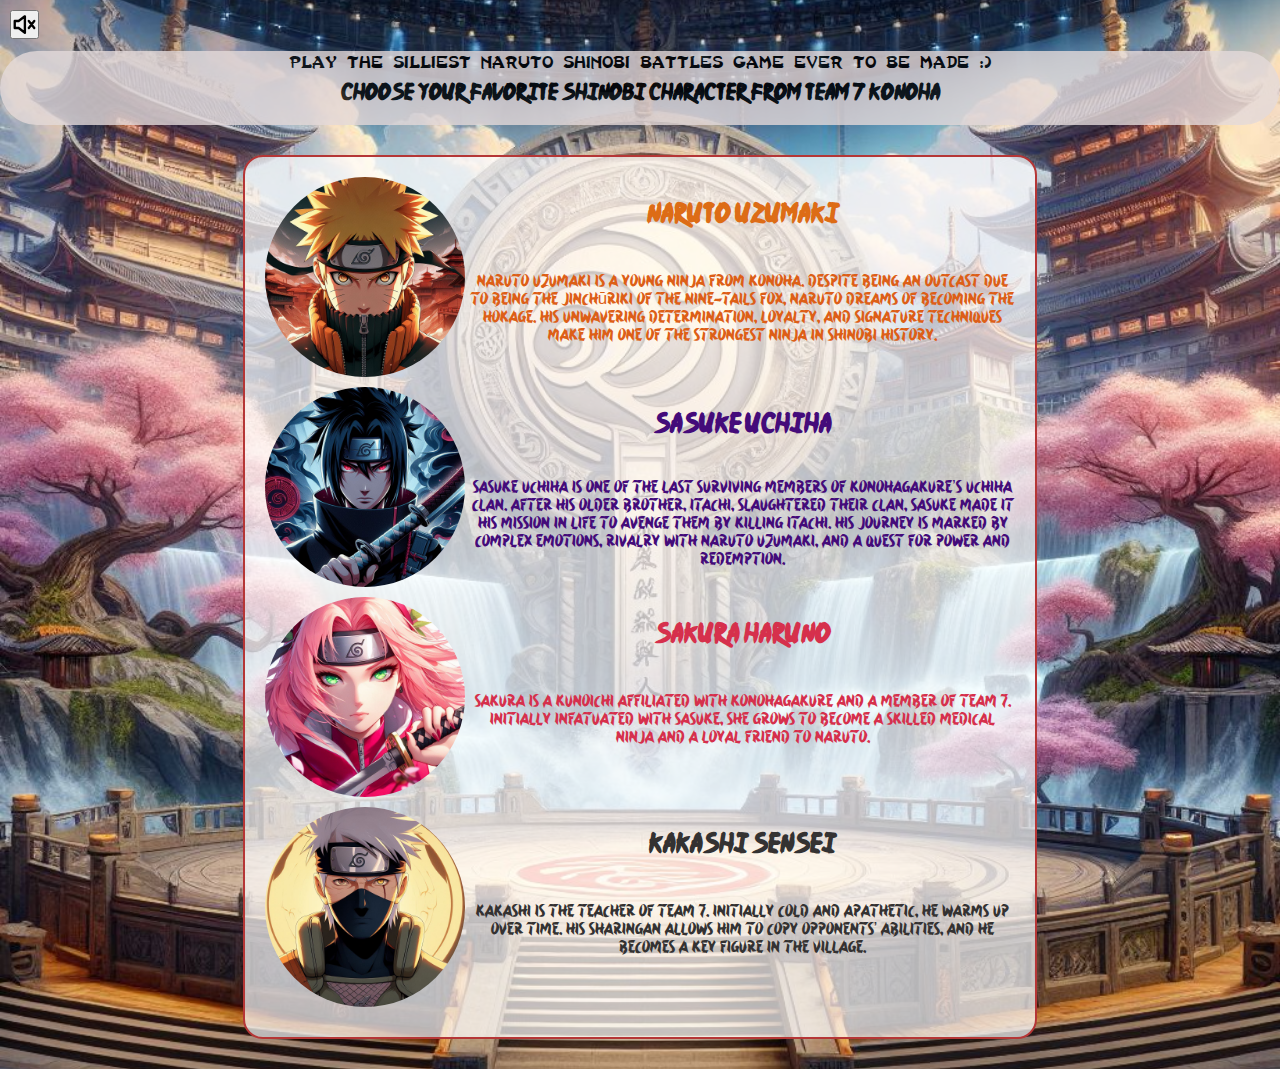
==== index.html @ 2c0550d9 "first commit" ====
<!DOCTYPE html>
<html lang="en">
	<head>
		<meta charset="UTF-8" />
		<meta name="viewport" content="width=device-width, initial-scale=1.0" />
		<title>Naruto Shinobi Battles</title>
		<link rel="icon" href="Images/fav icon naruto clan logo-192x192.png" />

		<link rel="stylesheet" href="styles.css" />

		<script src="Javascript Folder/features/music.js"></script>
		<script src="Javascript Folder/main_logic/player.js"></script>
		<script src="Javascript Folder/main_logic/enemy.js"></script>
		<script src="Javascript Folder/main_logic/gameManager.js"></script>
		<script src="Javascript Folder/features/levelUpSystem.js"></script>
		<script src="Javascript Folder/main_logic/characterMoves.js"></script>
		<script src="Javascript Folder/features/entityBars.js"></script>
		<script src="Javascript Folder/features/inventory.js"></script>
		<script src="Javascript Folder/features/abilities.js"></script>
	</head>

	<body>
		<div class="audio">
			<audio id="background-music" autoplay loop>
				<source src="Naruto Shippuden Unreleased OST - Konoha Peace.mp3" type="audio/mpeg" />
				Your browser does not support the audio element.
			</audio>

			<button id="play-pause-button">
				<!-- Sound On Icon SVG -->
				<svg xmlns="http://www.w3.org/2000/svg" width="1em" height="1em" viewBox="0 0 16 16">
					<path fill="none" stroke="currentColor" stroke-linecap="round" stroke-linejoin="round" stroke-width="1.5" d="M1.75 5.75v4.5h2.5l4 3V2.75l-4 3zm9 .5s1 .5 1 1.75s-1 1.75-1 1.75m1-6.5c2 1 3 2.5 3 4.75s-1 3.75-3 4.75" />
				</svg>
				<!-- Sound Off Icon SVG -->
				<svg xmlns="http://www.w3.org/2000/svg" width="1em" height="1em" viewBox="0 0 16 16">
					<path fill="none" stroke="currentColor" stroke-linecap="round" stroke-linejoin="round" stroke-width="1.5" d="M1.75 5.75v4.5h2.5l4 3V2.75l-4 3zm12.5 0l-3.5 4.5m0-4.5l3.5 4.5" />
				</svg>
			</button>
		</div>

		<div class="header">
			<p>Play the silliest Naruto Shinobi Battles game ever to be made :)</p>
			<br />
			<h2>Choose Your Favorite Shinobi Character from Team 7 Konoha</h2>
			<br />
		</div>

		<div class="interface">
			<a id="naruto" data-character="Naruto Uzumaki" class="character naruto">
				<img src="Images/Characters/Naruto Uzumaki.jpg" alt="Naruto Uzumaki" />
				<div>
					<h3 class="character-name">Naruto Uzumaki</h3>
					<p class="character-description">Naruto Uzumaki is a young ninja from Konoha. Despite being an outcast due to being the jinchūriki of the Nine-Tails fox, Naruto dreams of becoming the Hokage. His unwavering determination, loyalty, and signature techniques make him one of the strongest ninja in shinobi history.</p>
				</div>
			</a>

			<a id="sasuke" data-character="Sasuke Uchiha" class="character-sasuke">
				<img src="Images/Characters/Sasuke Uchiha.jpg" alt="Sasuke Uchiha" />
				<div class="sasuke">
					<h3>Sasuke Uchiha</h3>
					<br />
					<p>Sasuke Uchiha is one of the last surviving members of Konohagakure’s Uchiha clan. After his older brother, Itachi, slaughtered their clan, Sasuke made it his mission in life to avenge them by killing Itachi. His journey is marked by complex emotions, rivalry with Naruto Uzumaki, and a quest for power and redemption.</p>
				</div>
			</a>

			<a id="sakura" data-character="Sakura Haruno" class="character sakura">
				<img src="Images/Characters/Sakura Haruno.jpg" alt="Sakura Haruno" />
				<div class="sakura">
					<h3 class="character-name">Sakura Haruno</h3>
					<p class="character-description">Sakura is a kunoichi affiliated with Konohagakure and a member of Team 7. Initially infatuated with Sasuke, she grows to become a skilled medical ninja and a loyal friend to Naruto.</p>
				</div>
			</a>

			<a id="kakashi" data-character="Kakashi Sensei" class="character kakashi">
				<img src="Images/Characters/Kakashi Sensei.jpg" alt="Kakashi Sensei" class="character kakashi" />
				<div class="kakashi">
					<h3 class="character-name">Kakashi Sensei</h3>
					<p class="character-description">Kakashi is the teacher of Team 7. Initially cold and apathetic, he warms up over time. His Sharingan allows him to copy opponents’ abilities, and he becomes a key figure in the village.</p>
				</div>
			</a>
		</div>

		<div id="inventory" class="inventory-dialog"></div>

		<div class="actions">
			<button id="toggleInventoryButton" onclick="toggleInventory()">Inventory</button>
		</div>

		<div id="abilities" class="abilities-dialog"></div>

		<div class="actions">
			<button id="toggleAbilitiesButton" onclick="toggleAbility()">Abilities</button>
		</div>

		<div class="arena"></div>

		<div class="enemy"></div>

		<div class="aboutpage">
			<a href="aboutme.html" target="_blank">About Me :)</a>
		</div>
		<script>
			function selectCharacter(character) {
				localStorage.setItem('selectedPlayerClassType', character);
				window.location.href = 'villages.html'; 
			}
			document.getElementById('naruto').addEventListener('click', function() {
				selectCharacter('Naruto Uzumaki');
			});
			document.getElementById('sasuke').addEventListener('click', function() {
				selectCharacter('Sasuke Uchiha');
			});
			document.getElementById('sakura').addEventListener('click', function() {
				selectCharacter('Sakura Haruno');
			});
			document.getElementById('kakashi').addEventListener('click', function() {
				selectCharacter('Kakashi Sensei');
			});
		</script>
	</body>
</html>
---- styles.css ----
* {
    margin: 0px;
    padding: 0px;
}

@font-face {
    font-family: 'Last Ninja';
    src: url('lastninja.ttf') format('truetype');
}

@font-face {
    font-family: 'Ninja Naruto';
    src: url('njnaruto.ttf') format('truetype');
}

@font-face {
    font-family: 'Asian Ninja';
    src: url('AsianNinja.otf') format('truetype');
}

.header {
    margin-top: 10px; 
    padding: 5px 0; 
    display: flex;
    flex-direction: column;
    align-items: center;
    justify-content: center;
    background-color: rgb(228, 217, 217);
    opacity: 0.8;
    border-radius: 50px; 
    font-size: 0.8em; 
}

body {
    background-image: url('Images/background\ arena.jpg');
    background-size: cover;
    background-position: center;
}
  
.actions {
    width: 100%;
    text-align: center;
    visibility: visible;   
}
  
.audio {
    text-align: left;
}

.interface {
    width: 100%;
    border: 2px solid rgb(181, 54, 54);
    background-color: rgba(255, 255, 255, 0.7);
    border-radius: 20px;
    padding: 20px;
    margin: 30px auto;
    max-width: 750px;
    text-align: center;
    font-size: 14px;
    justify-content: center;
    cursor: pointer;
}

.character-name {
    margin-bottom: 20px;
}

.interface a {
    display: flex;
    flex-wrap: nowrap;
}
  
.interface img {
    width: 200px;
    height: auto;
    border-radius: 50%;
    margin-bottom: 10px;
}

.img-avatar {
    width: 200px !important;
    height: 200px !important;
}

.header p {
    font-family:'Last Ninja', sans-serif;
}

.header h2 {
    font-family: 'Ninja Naruto', sans-serif;
}

.interface a {
    display: flex;
    flex-wrap: nowrap;
    text-decoration: none;
}

.interface a > div {
    margin-left: 10px;
}

.interface h3 {
    font-family: 'Ninja Naruto', sans-serif;
    font-size: 23px;
    padding: 25px;
    margin-left: -5px;
}

.interface p {
    font-family: 'Asian Ninja', sans-serif;
    font-size: 17px;
    line-height: 18px;
    margin-bottom: 10px;
    margin-left: -5px;
}

.btn-prefight {
    display: inline-block; 
    border-radius: 5px;
    margin-right: 10px; 
}

.actions {
    display: flex;
    justify-content: center; 
    align-items: center; 
    gap: 10px; 
}

.actions a {
    padding: 10px 0px;
    text-align: center;
    font-size: 16px;
    font-family: 'Last Ninja', sans-serif;
    color: #000000;
}

/* Apply consistent styling to both buttons */
.actions a, #toggleInventoryButton, #toggleAbilitiesButton { 
    background-color: rgb(228, 217, 217);
    color: #000000;
    border: none;
    padding: 10px 20px; 
    cursor: pointer;
    transition: background-color 0.3s ease;
    font-size: 16px;
    opacity: 0.7;
    font-family: 'Last Ninja', sans-serif;
    border-radius: 5px;
    text-decoration: underline;
    margin-right: 10px;
}

.actions a:hover, #toggleInventoryButton:hover, #toggleAbilitiesButton:hover { 
    opacity: 1; 
}

#toggleInventoryButton, #toggleAbilitiesButton { 
    display: none; 
    margin-right: 10px; 
}

.close-inventory-button, .close-abilities-button {
    position: absolute;
    top: 0;
    right: 0;
    padding: 10px;
    cursor: pointer;
    font-size: 20px; 
    font-weight: bold;
}
  
.arena {
    width: 100%;
    background-color: #d8d1d1;
    opacity: 0.7;
    background-image: url('Images/Background.png');
    background-position: center;
    background-repeat: no-repeat;
    background-size: 40vh;
    visibility: hidden;
}

.naruto .character-name {
    color: rgb(221, 108, 22);
}

.naruto .character-description {
    color: rgb(221, 95, 23);
}

.sakura {
    color: rgb(214, 48, 76);
}

.sasuke {
    color: rgb(68, 11, 122);
}

.kakashi {
    color: rgb(52, 50, 50);
}

.enemy {
    font-family: 'Ninja Naruto', sans-serif;
    width: 100%;
    border: 2px solid rgb(181, 54, 54);
    background-color: rgba(255, 255, 255, 0.7);
    border-radius: 20px;
    padding: 20px;
    margin: 30px auto;
    max-width: 750px;
    text-align: center;
    font-size: 14px;
    display: none;
} 

.enemy img {
    width: 200px;
    height: auto;
    border-radius: 50%;
    margin-bottom: 10px;
}

.enemy h3 {
    font-family: 'Ninja Naruto', sans-serif;
    font-size: 23px;
    padding: 25px;
    margin-left: -20px;
}

.enemy p {
    font-family: 'Asian Ninja', sans-serif;
    font-size: 17px;
    line-height: 18px;
    margin-bottom: 10px;
    margin-left: -25px;
}

#play-pause-button svg {
    width: 25px; 
    height: 25px; 
    display: none; 
}

#play-pause-button svg:nth-child(1) {
    display: block; 
}

#play-pause-button svg:nth-child(2) {
    display: none; 
}

#play-pause-button { 
    margin-top: 10px; 
    margin-left: 10px; 
}

.inventory, .abilities {
    display: none;
    flex-wrap: wrap;
    flex-direction: row; 
    justify-content: flex-start;
    align-items: flex-start;
    gap: 10px;
    padding: 20px;
    background-color: #e8c9c9;
    border-radius: 20px;
    box-shadow: 0 4px 8px rgba(55, 51, 51, 0.1);
    width: 100%;
    max-width: 1000px;
    margin: 0 auto; 
}
  
.inventory-item, .ability-item {
    border: 2px solid #ddd;
    border-radius: 10px;
    overflow: hidden;
    margin: 10px;
    width: 130px;
    height: 170px;
    text-align: center;
    background-color: #6d6969;
    box-shadow: 0 2px 4px rgba(0, 0, 0, 0.05);
    transition: transform 0.2s;
    cursor: pointer;
    position: relative;
    display: inline-block;
}

  
.inventory-item:hover, .ability-item:hover {
    transform: scale(1.1);
    cursor: pointer;
}
  
.inventory-item img, .ability-item img {
    width: 100%;
    object-fit: cover;
    border-radius: 50%;
    border: 2px solid #333;
}
  
.inventory-item p, .ability-item p {
    margin: 5px 0;
    color: #fbf3f3;
    font-size: 13px;
    line-height: 1.4;
    font-family: 'Ninja Naruto', sans-serif;
}
  
.item-image, .ability-image {
    display: block;
    width: 100px;
    height: auto;
}
  
.quantity-badge {
    font-family: 'Last Ninja', sans-serif;
    position: absolute;
    top: 0;
    right: 0;
    background-color: rgb(220, 188, 188);
    color: rgb(0, 0, 0);
    padding: 2px 5px;
    border-radius: 10px; 
    font-size: 0.8em;
    box-shadow: 0 1px 3px rgba(0, 0, 0, 0.3); 
    display: flex;
    align-items: center;
    justify-content: center;
    min-width: 18px; 
    height: 18px;
}

.inventory-dialog, .abilities-dialog {
    position: fixed; 
    top: 50%; 
    left: auto; 
    right: 70px; 
    transform: translateY(-50%); 
    display: none; 
    background-color: #f7f4f4;
    border: 1px solid #a1a1a1;
    padding: 30px;
    z-index: 1000; 
    border-radius: 20px;
    max-width: 420px;
}

#selected-item-panel, #selected-ability-panel {
    display: none;
    position: absolute; 
    top: 50%; 
    left: auto; 
    right: 70px; 
    transform: translateY(-50%); 
    width: 300px; 
    padding: 10px;
    background-color: #dad0d0; 
    border: 1px solid #666363; 
    opacity: 0.9;
    box-shadow: 0 2px 5px rgba(0,0,0,0.2); 
    z-index: 1001;
    align-items: center;
    justify-content: center;
    font-family: 'Ninja Naruto', sans-serif;
    text-align: center; 
    border-radius: 60%;
}

#selected-item-panel img, #selected-ability-panel img {
    width: 50px;
    height: 50px;
}

#selected-item-panel h3, #selected-ability-panel h3 {
    text-align: center;
    margin-bottom: 10px; 
    font-size: 14px;
}
  
#selected-item-panel p, #selected-ability-panel p {
    text-align: center;
    margin-bottom: 20px; 
    font-size: 12px;
}

.category-header {
    font-family: 'Last Ninja', sans-serif;
    font-size: 15px;
    margin-top: 20px;
}

.character-container {
    display: flex;
    align-items: center;
    justify-content: space-around;
    position: relative;
}

#defeated-overlay {
    position: absolute;
    top: 0;
    left: 0;
    width: 100%;
    height: 100%;
    background:rgba(124, 118, 118, 0.5);
    background-size: contain;
    display: none;
}
  
.hidden {
    display: none;
}

.player-details, .enemy-details {
    margin-right: 20px; 
}

.heptagon-badge {
    position: absolute;
    left: -30px; 
    top: 50%;
    transform: translateY(-50%);
    width: 33px; 
    height: 33px; 
    background: #d8c6c6; 
    clip-path: polygon(50% 0%, 100% 25%, 100% 75%, 50% 100%, 0% 75%, 0% 25%);
    display: flex;
    align-items: center;
    justify-content: center;
    z-index: 1;
    box-shadow: 0 0 0 15px #000;
}

.icon-heart::before, .icon-yinyang::before {
    position: absolute;
    top: 50%;
    left: 50%;
    transform: translate(-50%, -50%);
    z-index: 2; 
}

.icon-heart::before {
    content: "\2764"; 
    font-size: 20px; 
}

.icon-yinyang::before {
    content: "\262F";
    font-size: 20px; 
}

.player-bars, .enemy-bars {
    display: flex; 
    flex-direction: column; 
    margin-left: 15px;
    justify-content: center;
}

.health-bar, .chakra-bar {
    width: 220px;
    height: 20px; 
    background-color: #ddd;
    border: 1px solid #333;
    position: relative;
    border-radius: 5px;
    margin-bottom: 20px;
    display: flex;
    align-items: center;
    justify-content: flex-start; 
    padding-left: 30px; 
}

.chakra-cost-overlay {
    position: absolute;
    top: 0;
    left: 100%; 
    height: 100%;
    width: 0;
    background-color: rgba(61, 148, 241, 0.5); 
    display: flex; 
    align-items: center;
    justify-content: center;
    font-size: 12px;
    color: black;
    z-index: 2;
    font-family: 'Ninja Naruto', sans-serif;
    transition: width 0.5s ease-in-out; 
}

.health-fill, .chakra-fill {
    position: absolute;
    top: 0;
    left: 0;
    height: 100%;
    transition: width 0.5s ease-in-out; 
    border-radius: 5px;
}

.health-value, .chakra-value {
    position: absolute;
    left: 50%;
    top: 50%;
    transform: translate(-50%, -50%); 
    font-size: 12px; 
    color: #000000; 
    font-family: 'Ninja Naruto', sans-serif;
    z-index: 2; 
}

.health-player, .chakra-player {
    display: none;
}

.health-enemy, .chakra-enemy {
    display: none;
}

.level-container {
    display: flex;
    flex-direction: row; 
    align-items: center; 
    justify-content: center; 
    padding: 10px;
    background: rgba(175, 155, 170, 0.5);
    border-radius: 10px;
    max-width: 220px; 
    margin-top: 10px;
}

.level-badge {
    position: relative;
    width: 35px; 
    height: 35px; 
    background: #d8c6c6; 
    clip-path: polygon(50% 0%, 100% 25%, 100% 75%, 50% 100%, 0% 75%, 0% 25%);
    display: flex;
    align-items: center;
    justify-content: center;
    z-index: 1;
    box-shadow: 0 0 0 50px #000; 
    font-family: 'Ninja Naruto', sans-serif;
}

.icon-star::before {
    content: "\2605"; 
    font-size: 23px; 
    position: absolute;
    top: 50%;
    left: 50%;
    transform: translate(-50%, -50%);
    z-index: 2; 
}

#exp-bar-container {
    width: 220px;
    height: 20px; 
    background-color: #ddd;
    border: 1px solid #333;
    border-radius: 5px;
    overflow: hidden; 
    margin-top: 10px;
    margin-bottom: 10px;
    position: relative;
    margin-left: -3px;
}
  
#exp-bar {
    width: 0%; 
    height: 100%;
    background-color: #f375ee;
    transition: width 0.5s ease-in-out;
    border-radius: 5px;
    text-align: center;
    line-height: 20px; 
    color: #080808; 
}

#level-display {
    position: absolute;
    left: 50%;
    top: 50%;
    transform: translate(-50%, -50%); 
    font-size: 12px; 
    color: #000000; 
    font-family: 'Ninja Naruto', sans-serif;
    z-index: 2; 
}

.avatar-container {
    position: relative;
}

#special-points-button {
    position: absolute;
    top: 0; 
    right: 0; 
    padding: 10px 10px;
    font-size: 1em;
    color: #fff;
    background-color: #4CAF50; 
    border: none;
    border-radius: 50%;
    cursor: pointer;
    outline: none;
    transition: background-color 0.3s, transform 0.3s;
    font-family: 'Ninja Naruto', sans-serif;
    box-shadow: 0 2px 5px rgba(0, 0, 0, 0.2);
    z-index: 10;
}

#special-points-button:hover {
    background-color: #45a049; 
}

#special-points-button:active {
    background-color: #369636; 
    transform: translateY(2px); 
}
  
.hidden {
    display: none; 
} 

.plus-button {
    margin-left: 10px; 
    cursor: pointer;
    background-color: #fff;
    border: 1px solid #000;
    padding: 5px;
    position: absolute;
    z-index: 10;
    transform: translateY(-50%);
}

.health-plus-button-container, .chakra-plus-button-container {
    position: absolute; 
    top: 50%;
    transform: translateY(-50%); 
    z-index: 10;
    display: flex;
    right: 7px;
}
   
.aboutpage a {
    color: white;
    font-size: 15px;
    display: none;
}

.villages a {
    color: white;
    font-size: 15px;
}

.village-page {
    text-align: center;
    width: 100%;
    border: 2px solid rgb(181, 54, 54);
    background-color: rgba(255, 255, 255, 0.7);
    border-radius: 20px;
    padding: 20px;
    margin: 30px auto;
    max-width: 750px;
}

.village-page h1 {
    text-align: center;
    font-size: 30px;
    font-family: 'Last Ninja', sans-serif;
}

.village {
    position: relative;
    display: inline-block;
    margin: 20px;
    cursor: pointer;
}

.village img {
    width: 280px;
    height: auto;
    border-radius: 50%;
    border: 2px solid #fff;
}

.village p {
    margin-top: 12px;
    font-family: 'Ninja Naruto', sans-serif;
    font-size: 17px;
}

.lock-icon {
    position: absolute;
    top: 45%; 
    left: 50%; 
    transform: translate(-50%, -60%);
    width: 280px; 
    height: 75%;
    background: url('Images/hugeicons--locked.png') no-repeat center center, rgba(65, 61, 61, 0.5); 
    background-size: contain; 
    border-radius: 50%;
    display: flex;
    justify-content: center;
}

.locked .lock-icon {
    display: flex; 
}

.unlocked .lock-icon {
    display: none; 
}

.lock-text {
    position: absolute;
    top: 55%; 
    left: 50%; 
    transform: translate(-50%, -50%);
    color: rgb(255, 255, 255); 
    opacity: 0.7; 
    font-size: 11px; 
    font-family: 'Last Ninja', sans-serif;
}
  
.unlocked .lock-text {
    display: none;
}

#goBackButton {
    background-color: rgb(228, 217, 217);
    color: #000000;
    border: none;
    padding: 10px 20px; 
    cursor: pointer;
    transition: background-color 0.3s ease;
    font-size: 16px;
    opacity: 0.7;
    font-family: 'Last Ninja', sans-serif;
    border-radius: 5px;
    text-decoration: underline; 
}

.background-konohagakure {
    background-image: url('Images/Villages/Konoha\ Hidden\ Leaf\ Village.jpg');
    background-size: cover;
    background-repeat: no-repeat;
}
  
.background-sunagakure {
    background-image: url('Images/Villages/Sunagakure\ Hidden\ Sand\ Village.jpg');
    background-size: cover;
    background-repeat: no-repeat;
}
  
.background-kirigakure {
    background-image: url('Images/Villages/Kirigakure\ Hidden\ Mist\ Village.jpg');
    background-size: cover;
    background-repeat: no-repeat;
}
  
.background-kumogakure {
    background-image: url('Images/Villages/Kumogakure\ Hidden\ Cloud\ Village.jpg');
    background-size: cover;
    background-repeat: no-repeat;
}
  
.background-iwagakure {
    background-image: url('Images/Villages/Iwagakure\ Hidden\ Stone\ Village.jpg');
    background-size: cover;
    background-repeat: no-repeat;
}
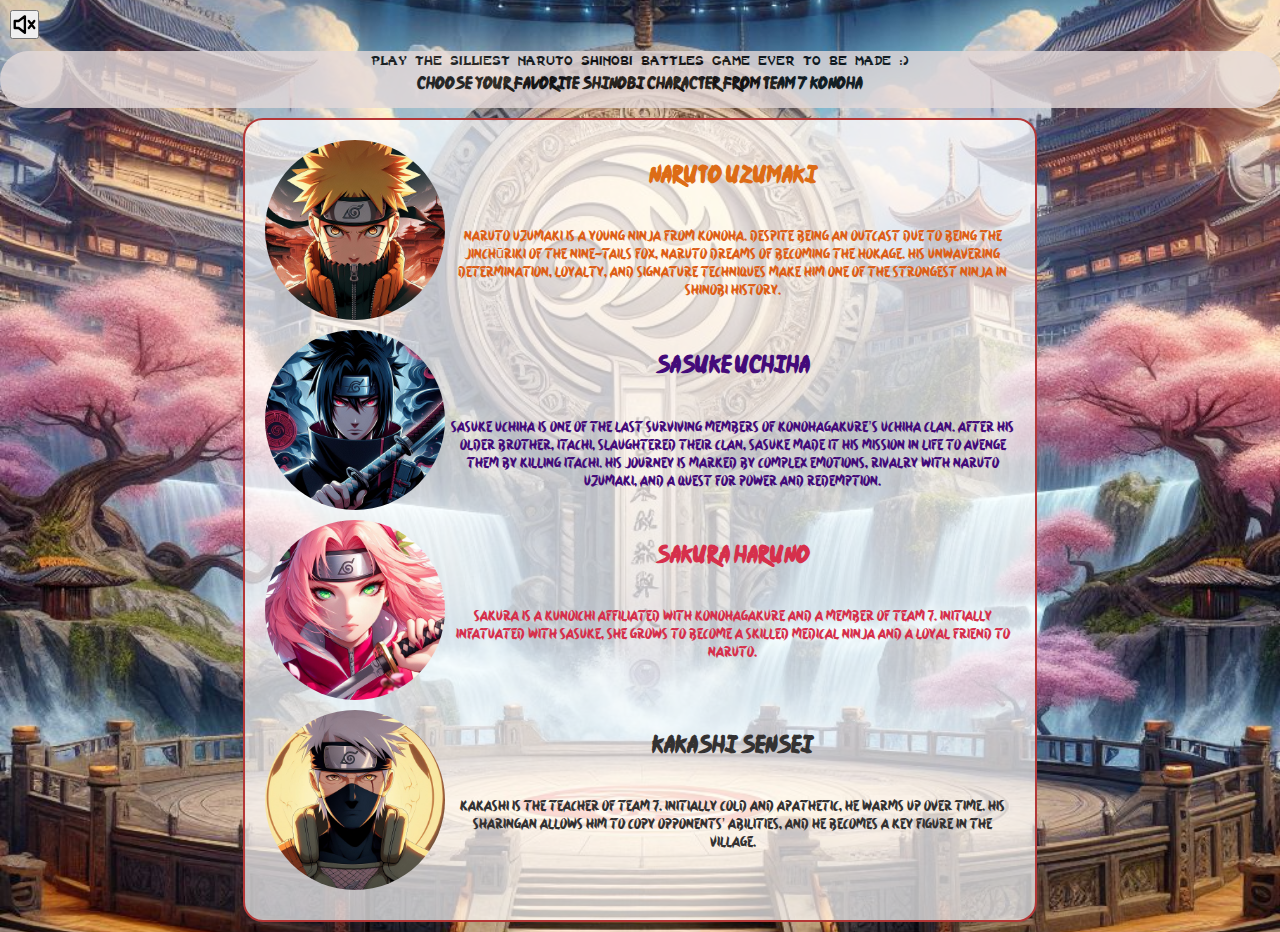
==== commit 288393d9: "fix: making the back-song persistent making sure that when user move to another page the back-song i" ====
--- a/index.html
+++ b/index.html
@@ -22,10 +22,10 @@
 	<body>
 		<div class="audio">
 			<audio id="background-music" autoplay loop>
-				<source src="Naruto Shippuden Unreleased OST - Konoha Peace.mp3" type="audio/mpeg" />
+				<source src="Naruto shippuden ost homecoming.mp3" type="audio/mpeg" />
 				Your browser does not support the audio element.
 			</audio>
-
+	
 			<button id="play-pause-button">
 				<!-- Sound On Icon SVG -->
 				<svg xmlns="http://www.w3.org/2000/svg" width="1em" height="1em" viewBox="0 0 16 16">
--- a/styles.css
+++ b/styles.css
@@ -28,19 +28,13 @@
     background-color: rgb(228, 217, 217);
     opacity: 0.8;
     border-radius: 50px; 
-    font-size: 0.8em; 
+    font-size: 0.6em; 
 }
 
 body {
     background-image: url('Images/background\ arena.jpg');
     background-size: cover;
     background-position: center;
-}
-  
-.actions {
-    width: 100%;
-    text-align: center;
-    visibility: visible;   
 }
   
 .audio {
@@ -53,7 +47,7 @@
     background-color: rgba(255, 255, 255, 0.7);
     border-radius: 20px;
     padding: 20px;
-    margin: 30px auto;
+    margin: 10px auto;
     max-width: 750px;
     text-align: center;
     font-size: 14px;
@@ -62,24 +56,19 @@
 }
 
 .character-name {
-    margin-bottom: 20px;
-}
-
-.interface a {
-    display: flex;
-    flex-wrap: nowrap;
+    margin-bottom: 15px;
 }
   
 .interface img {
-    width: 200px;
+    width: 180px;
     height: auto;
     border-radius: 50%;
     margin-bottom: 10px;
 }
 
 .img-avatar {
-    width: 200px !important;
-    height: 200px !important;
+    width: 180px !important;
+    height: 180px !important;
 }
 
 .header p {
@@ -102,14 +91,14 @@
 
 .interface h3 {
     font-family: 'Ninja Naruto', sans-serif;
-    font-size: 23px;
+    font-size: 20px;
     padding: 25px;
     margin-left: -5px;
 }
 
 .interface p {
     font-family: 'Asian Ninja', sans-serif;
-    font-size: 17px;
+    font-size: 15px;
     line-height: 18px;
     margin-bottom: 10px;
     margin-left: -5px;
@@ -126,6 +115,9 @@
     justify-content: center; 
     align-items: center; 
     gap: 10px; 
+    width: 100%;
+    text-align: center;
+    visibility: visible; 
 }
 
 .actions a {
@@ -144,7 +136,7 @@
     padding: 10px 20px; 
     cursor: pointer;
     transition: background-color 0.3s ease;
-    font-size: 16px;
+    font-size: 15px;
     opacity: 0.7;
     font-family: 'Last Ninja', sans-serif;
     border-radius: 5px;
@@ -175,10 +167,6 @@
     width: 100%;
     background-color: #d8d1d1;
     opacity: 0.7;
-    background-image: url('Images/Background.png');
-    background-position: center;
-    background-repeat: no-repeat;
-    background-size: 40vh;
     visibility: hidden;
 }
 
@@ -209,7 +197,7 @@
     background-color: rgba(255, 255, 255, 0.7);
     border-radius: 20px;
     padding: 20px;
-    margin: 30px auto;
+    margin: 10px auto;
     max-width: 750px;
     text-align: center;
     font-size: 14px;
@@ -217,7 +205,7 @@
 } 
 
 .enemy img {
-    width: 200px;
+    width: 180px;
     height: auto;
     border-radius: 50%;
     margin-bottom: 10px;
@@ -225,17 +213,17 @@
 
 .enemy h3 {
     font-family: 'Ninja Naruto', sans-serif;
-    font-size: 23px;
+    font-size: 20px;
     padding: 25px;
-    margin-left: -20px;
+    margin-left: -5px;
 }
 
 .enemy p {
     font-family: 'Asian Ninja', sans-serif;
-    font-size: 17px;
+    font-size: 15px;
     line-height: 18px;
     margin-bottom: 10px;
-    margin-left: -25px;
+    margin-left: -5px;
 }
 
 #play-pause-button svg {
@@ -269,7 +257,7 @@
     border-radius: 20px;
     box-shadow: 0 4px 8px rgba(55, 51, 51, 0.1);
     width: 100%;
-    max-width: 1000px;
+    max-width: 230px;
     margin: 0 auto; 
 }
   
@@ -278,8 +266,8 @@
     border-radius: 10px;
     overflow: hidden;
     margin: 10px;
-    width: 130px;
-    height: 170px;
+    width: 100px;
+    height: 135px;
     text-align: center;
     background-color: #6d6969;
     box-shadow: 0 2px 4px rgba(0, 0, 0, 0.05);
@@ -288,7 +276,6 @@
     position: relative;
     display: inline-block;
 }
-
   
 .inventory-item:hover, .ability-item:hover {
     transform: scale(1.1);
@@ -305,14 +292,14 @@
 .inventory-item p, .ability-item p {
     margin: 5px 0;
     color: #fbf3f3;
-    font-size: 13px;
+    font-size: 10px;
     line-height: 1.4;
     font-family: 'Ninja Naruto', sans-serif;
 }
   
 .item-image, .ability-image {
     display: block;
-    width: 100px;
+    width: 50px;
     height: auto;
 }
   
@@ -325,7 +312,7 @@
     color: rgb(0, 0, 0);
     padding: 2px 5px;
     border-radius: 10px; 
-    font-size: 0.8em;
+    font-size: 0.7em;
     box-shadow: 0 1px 3px rgba(0, 0, 0, 0.3); 
     display: flex;
     align-items: center;
@@ -338,15 +325,17 @@
     position: fixed; 
     top: 50%; 
     left: auto; 
-    right: 70px; 
+    right: 20px; 
     transform: translateY(-50%); 
     display: none; 
     background-color: #f7f4f4;
     border: 1px solid #a1a1a1;
-    padding: 30px;
+    padding: 20px;
     z-index: 1000; 
     border-radius: 20px;
-    max-width: 420px;
+    max-width: 250px;
+    max-height: 720px;
+    opacity: 0.8;
 }
 
 #selected-item-panel, #selected-ability-panel {
@@ -354,9 +343,9 @@
     position: absolute; 
     top: 50%; 
     left: auto; 
-    right: 70px; 
+    right: 50px; 
     transform: translateY(-50%); 
-    width: 300px; 
+    width: 175px; 
     padding: 10px;
     background-color: #dad0d0; 
     border: 1px solid #666363; 
@@ -367,29 +356,29 @@
     justify-content: center;
     font-family: 'Ninja Naruto', sans-serif;
     text-align: center; 
-    border-radius: 60%;
+    border-radius: 40%;
 }
 
 #selected-item-panel img, #selected-ability-panel img {
-    width: 50px;
-    height: 50px;
+    width: 35px;
+    height: 35px;
 }
 
 #selected-item-panel h3, #selected-ability-panel h3 {
     text-align: center;
     margin-bottom: 10px; 
-    font-size: 14px;
+    font-size: 12px;
 }
   
 #selected-item-panel p, #selected-ability-panel p {
     text-align: center;
     margin-bottom: 20px; 
-    font-size: 12px;
+    font-size: 10px;
 }
 
 .category-header {
     font-family: 'Last Ninja', sans-serif;
-    font-size: 15px;
+    font-size: 12px;
     margin-top: 20px;
 }
 
@@ -664,12 +653,12 @@
     border-radius: 20px;
     padding: 20px;
     margin: 30px auto;
-    max-width: 750px;
+    max-width: 650px;
 }
 
 .village-page h1 {
     text-align: center;
-    font-size: 30px;
+    font-size: 25px;
     font-family: 'Last Ninja', sans-serif;
 }
 
@@ -681,7 +670,7 @@
 }
 
 .village img {
-    width: 280px;
+    width: 260px;
     height: auto;
     border-radius: 50%;
     border: 2px solid #fff;
@@ -690,7 +679,7 @@
 .village p {
     margin-top: 12px;
     font-family: 'Ninja Naruto', sans-serif;
-    font-size: 17px;
+    font-size: 13px;
 }
 
 .lock-icon {
@@ -698,7 +687,7 @@
     top: 45%; 
     left: 50%; 
     transform: translate(-50%, -60%);
-    width: 280px; 
+    width: 260px; 
     height: 75%;
     background: url('Images/hugeicons--locked.png') no-repeat center center, rgba(65, 61, 61, 0.5); 
     background-size: contain; 
@@ -737,7 +726,7 @@
     padding: 10px 20px; 
     cursor: pointer;
     transition: background-color 0.3s ease;
-    font-size: 16px;
+    font-size: 15px;
     opacity: 0.7;
     font-family: 'Last Ninja', sans-serif;
     border-radius: 5px;
@@ -773,6 +762,3 @@
     background-size: cover;
     background-repeat: no-repeat;
 }
-
-
-  
